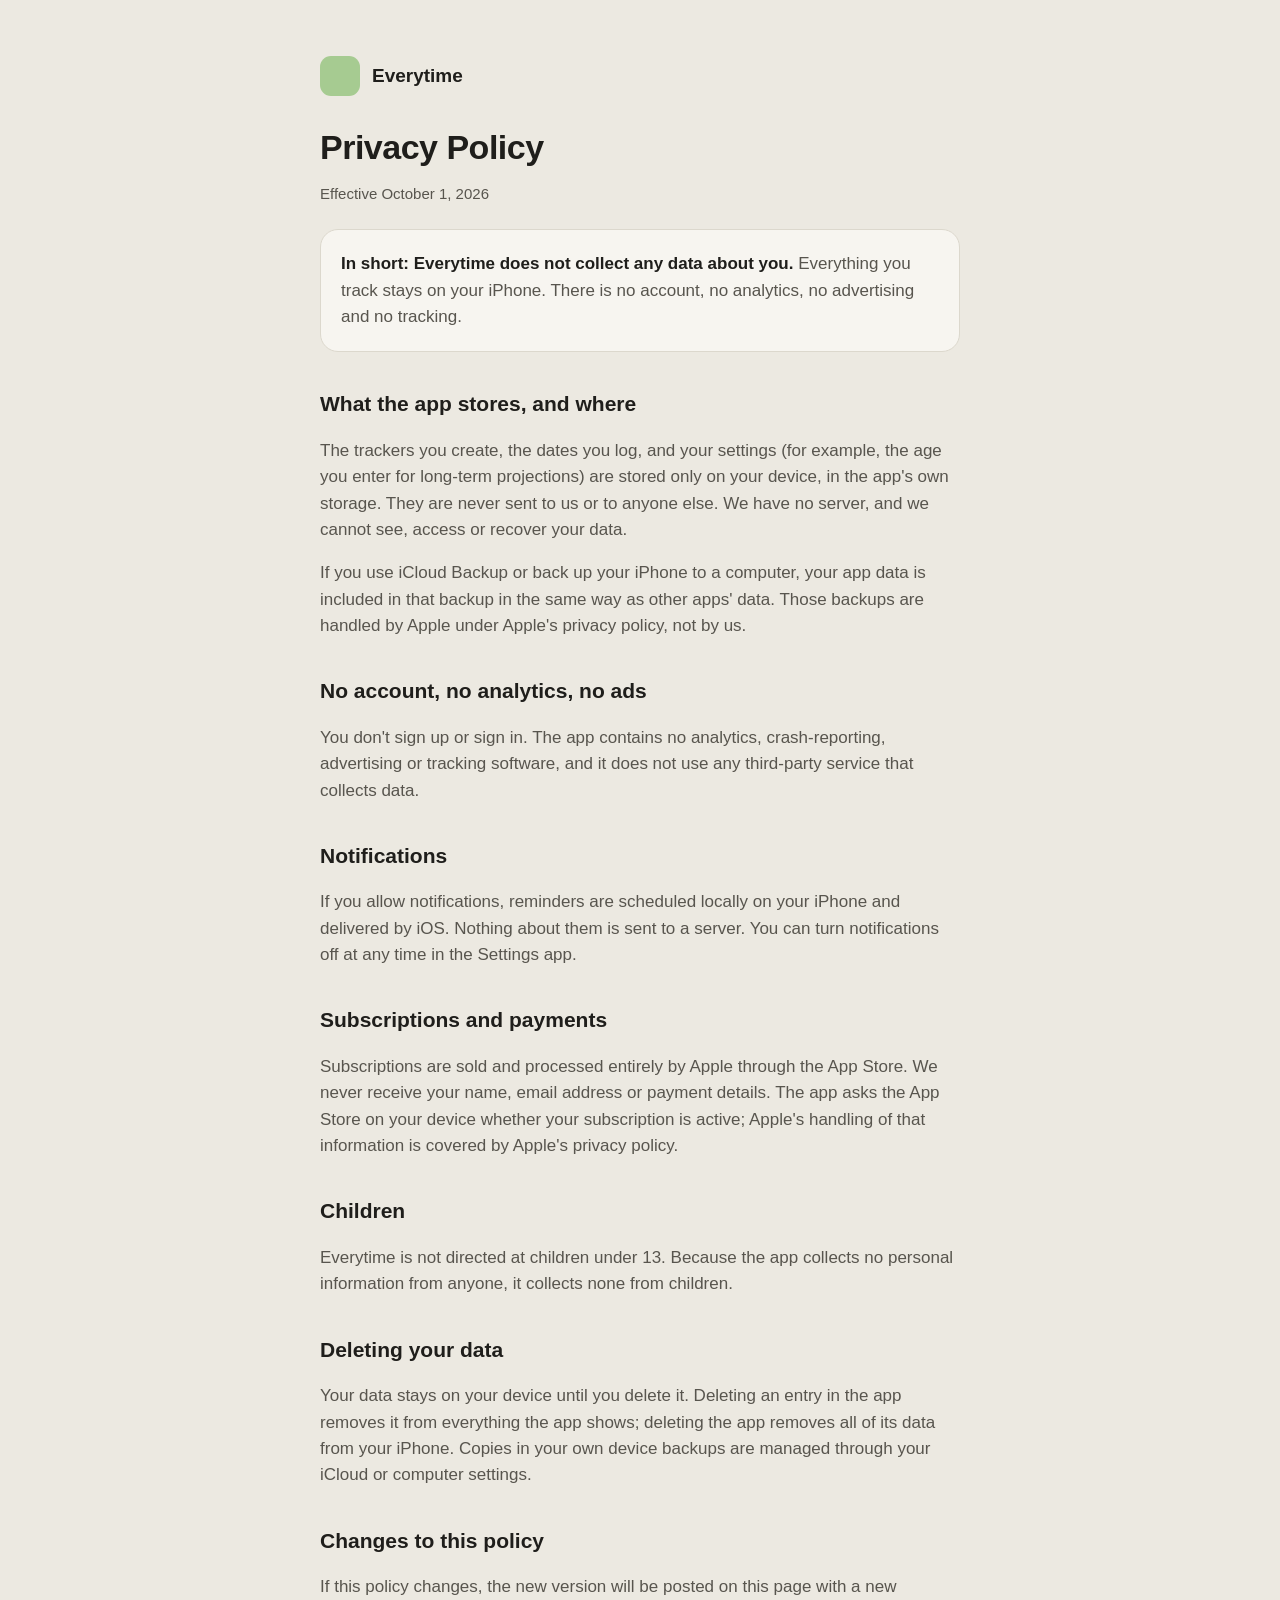
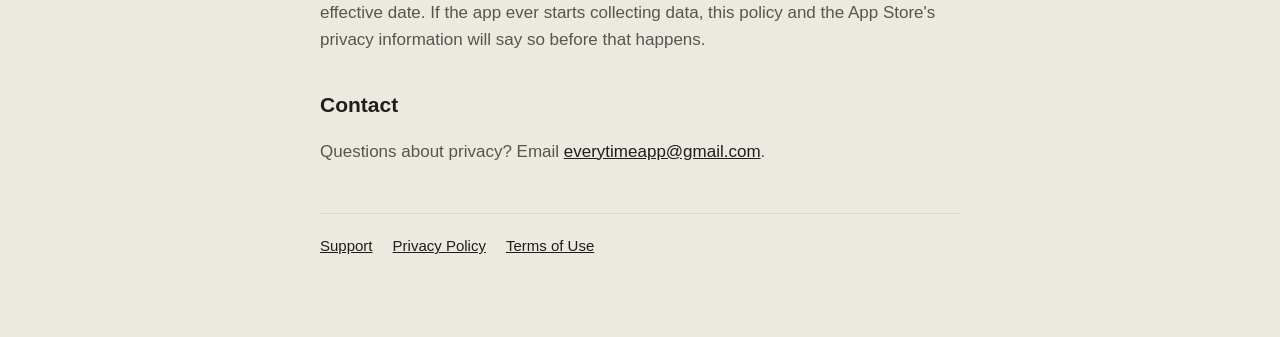
==== privacy.html @ 7bf3ba9c "Add files via upload" ====
<!doctype html>
<html lang="en">
  <head>
    <meta charset="utf-8" />
    <meta name="viewport" content="width=device-width, initial-scale=1" />
    <title>Privacy Policy · Everytime</title>
    <meta
      name="description"
      content="Everytime's privacy policy: your data stays on your iPhone."
    />
    <link rel="stylesheet" href="style.css" />
  </head>
  <body>
    <main>
      <header>
        <div class="mark" aria-hidden="true"></div>
        <div class="brand">Everytime</div>
      </header>

      <h1>Privacy Policy</h1>
      <p class="updated">Effective October 1, 2026</p>

      <div class="card">
        <p>
          <strong>In short: Everytime does not collect any data about you.</strong> Everything you
          track stays on your iPhone. There is no account, no analytics, no advertising and no
          tracking.
        </p>
      </div>

      <h2>What the app stores, and where</h2>
      <p>
        The trackers you create, the dates you log, and your settings (for example, the age you
        enter for long-term projections) are stored only on your device, in the app's own storage.
        They are never sent to us or to anyone else. We have no server, and we cannot see, access or
        recover your data.
      </p>
      <p>
        If you use iCloud Backup or back up your iPhone to a computer, your app data is included in
        that backup in the same way as other apps' data. Those backups are handled by Apple under
        Apple's privacy policy, not by us.
      </p>

      <h2>No account, no analytics, no ads</h2>
      <p>
        You don't sign up or sign in. The app contains no analytics, crash-reporting, advertising or
        tracking software, and it does not use any third-party service that collects data.
      </p>

      <h2>Notifications</h2>
      <p>
        If you allow notifications, reminders are scheduled locally on your iPhone and delivered by
        iOS. Nothing about them is sent to a server. You can turn notifications off at any time in
        the Settings app.
      </p>

      <h2>Subscriptions and payments</h2>
      <p>
        Subscriptions are sold and processed entirely by Apple through the App Store. We never
        receive your name, email address or payment details. The app asks the App Store on your
        device whether your subscription is active; Apple's handling of that information is covered
        by Apple's privacy policy.
      </p>

      <h2>Children</h2>
      <p>
        Everytime is not directed at children under 13. Because the app collects no personal
        information from anyone, it collects none from children.
      </p>

      <h2>Deleting your data</h2>
      <p>
        Your data stays on your device until you delete it. Deleting an entry in the app removes it
        from everything the app shows; deleting the app removes all of its data from your iPhone.
        Copies in your own device backups are managed through your iCloud or computer settings.
      </p>

      <h2>Changes to this policy</h2>
      <p>
        If this policy changes, the new version will be posted on this page with a new effective
        date. If the app ever starts collecting data, this policy and the App Store's privacy
        information will say so before that happens.
      </p>

      <h2>Contact</h2>
      <p>
        Questions about privacy? Email
        <a href="mailto:everytimeapp@gmail.com">everytimeapp@gmail.com</a>.
      </p>

      <nav>
        <a href="./">Support</a>
        <a href="privacy.html">Privacy Policy</a>
        <a href="https://www.apple.com/legal/internet-services/itunes/dev/stdeula/">Terms of Use</a>
      </nav>
    </main>
  </body>
</html>
---- style.css ----
:root {
  --page: #ece9e1;
  --raised: #f7f5f0;
  --ink: #1f1e1b;
  --ink2: #58554e;
  --hair: #dcd8cd;
  --accent: #a6cb91;
}
@media (prefers-color-scheme: dark) {
  :root {
    --page: #161514;
    --raised: #22211f;
    --ink: #f1efe9;
    --ink2: #bdb9b0;
    --hair: #302e2b;
  }
}
* {
  box-sizing: border-box;
}
body {
  margin: 0;
  background: var(--page);
  color: var(--ink);
  font:
    17px/1.55 -apple-system,
    BlinkMacSystemFont,
    'SF Pro Text',
    'Helvetica Neue',
    Arial,
    sans-serif;
}
main {
  max-width: 680px;
  margin: 0 auto;
  padding: 56px 20px 80px;
}
header {
  display: flex;
  align-items: center;
  gap: 12px;
  margin-bottom: 32px;
}
.mark {
  width: 40px;
  height: 40px;
  border-radius: 11px;
  background: var(--accent);
}
.brand {
  font-weight: 700;
  font-size: 19px;
}
h1 {
  font-size: 34px;
  line-height: 1.15;
  letter-spacing: -0.5px;
  margin: 0 0 8px;
}
h2 {
  font-size: 21px;
  margin: 36px 0 8px;
}
p,
li {
  color: var(--ink2);
}
strong {
  color: var(--ink);
}
a {
  color: var(--ink);
}
.updated {
  font-size: 15px;
  margin-bottom: 24px;
}
.card {
  background: var(--raised);
  border: 1px solid var(--hair);
  border-radius: 18px;
  padding: 4px 20px;
  margin: 24px 0;
}
nav {
  margin-top: 48px;
  padding-top: 20px;
  border-top: 1px solid var(--hair);
  font-size: 15px;
  display: flex;
  gap: 20px;
  flex-wrap: wrap;
}
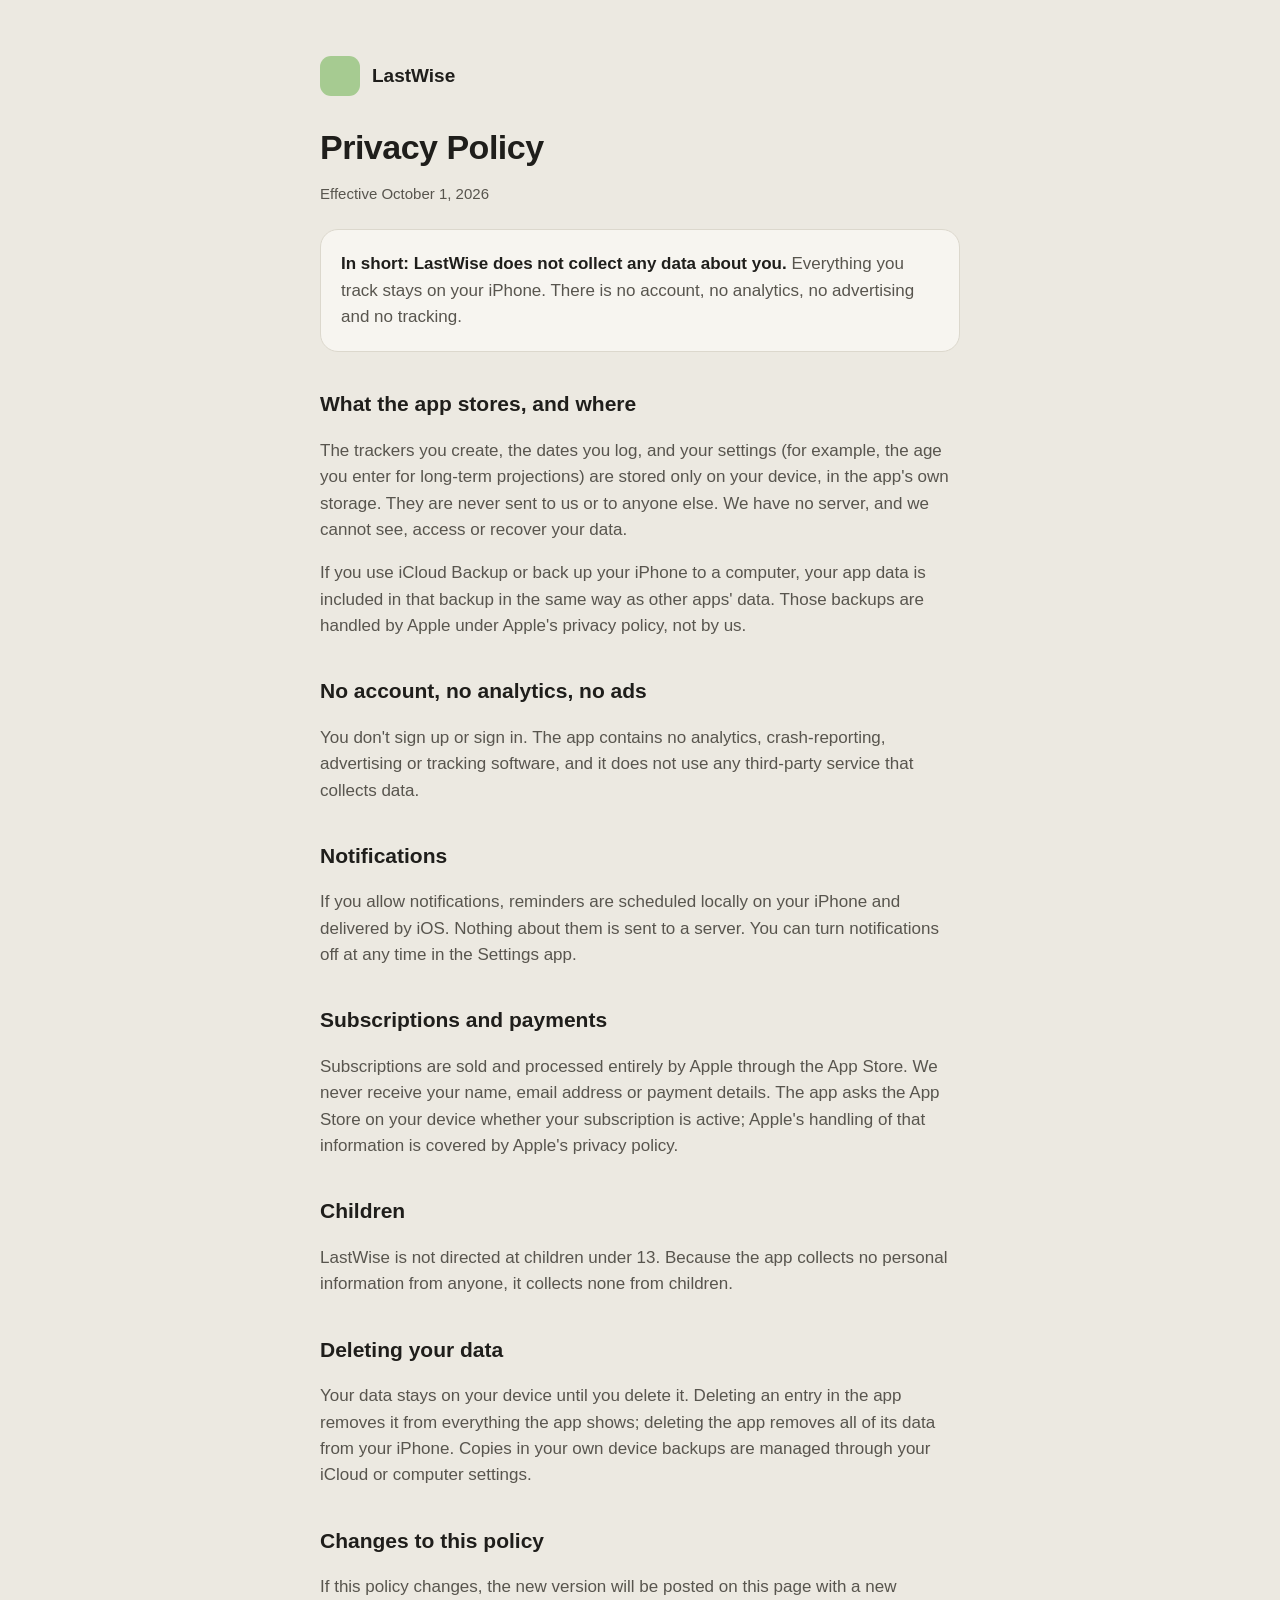
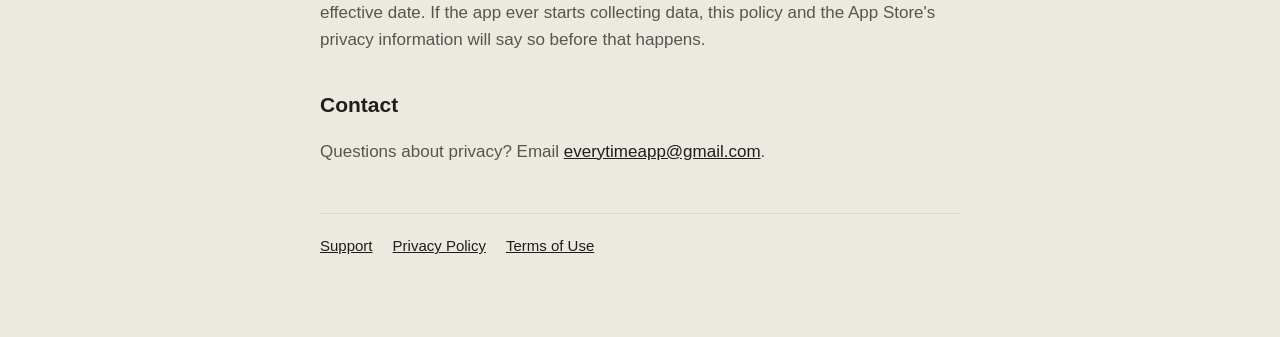
==== commit 8db52379: "Add files via upload" ====
--- a/privacy.html
+++ b/privacy.html
@@ -3,18 +3,15 @@
   <head>
     <meta charset="utf-8" />
     <meta name="viewport" content="width=device-width, initial-scale=1" />
-    <title>Privacy Policy · Everytime</title>
-    <meta
-      name="description"
-      content="Everytime's privacy policy: your data stays on your iPhone."
-    />
+    <title>Privacy Policy · LastWise</title>
+    <meta name="description" content="LastWise's privacy policy: your data stays on your iPhone." />
     <link rel="stylesheet" href="style.css" />
   </head>
   <body>
     <main>
       <header>
         <div class="mark" aria-hidden="true"></div>
-        <div class="brand">Everytime</div>
+        <div class="brand">LastWise</div>
       </header>
 
       <h1>Privacy Policy</h1>
@@ -22,7 +19,7 @@
 
       <div class="card">
         <p>
-          <strong>In short: Everytime does not collect any data about you.</strong> Everything you
+          <strong>In short: LastWise does not collect any data about you.</strong> Everything you
           track stays on your iPhone. There is no account, no analytics, no advertising and no
           tracking.
         </p>
@@ -64,7 +61,7 @@
 
       <h2>Children</h2>
       <p>
-        Everytime is not directed at children under 13. Because the app collects no personal
+        LastWise is not directed at children under 13. Because the app collects no personal
         information from anyone, it collects none from children.
       </p>
 
